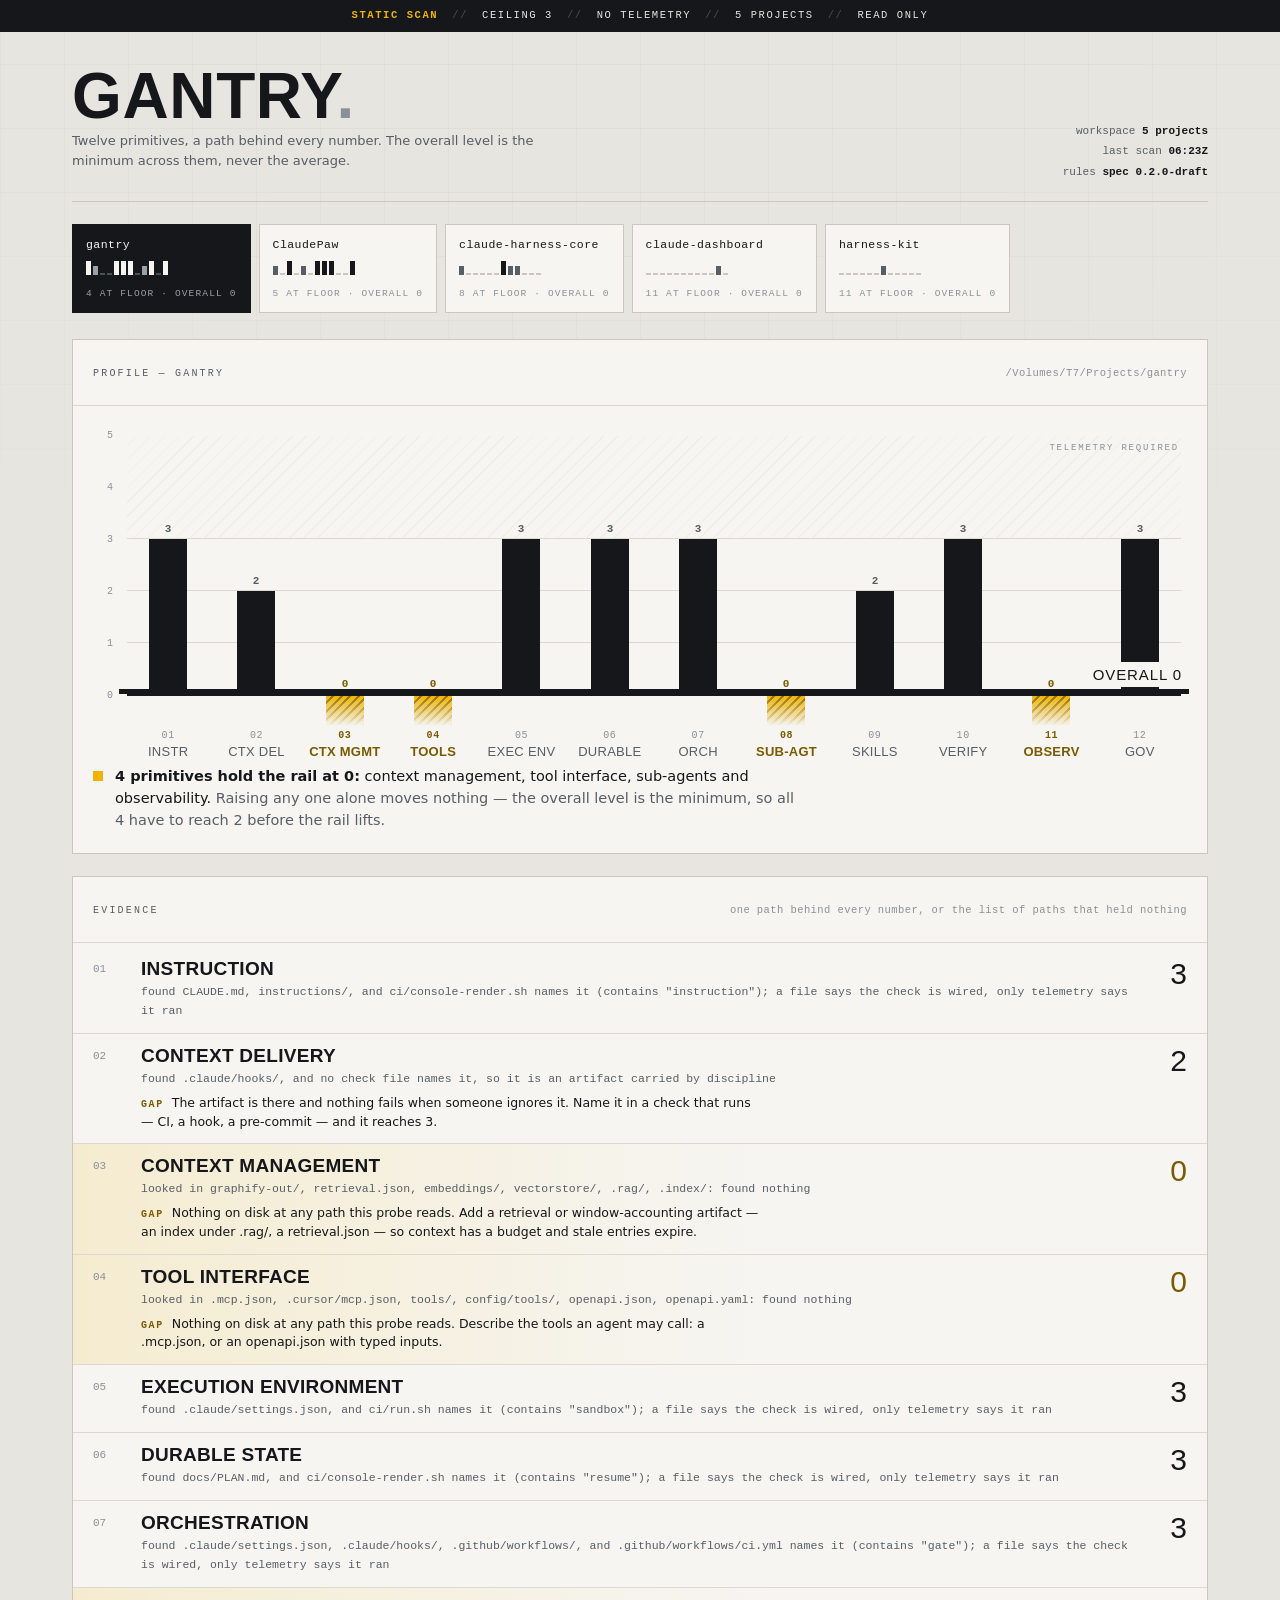
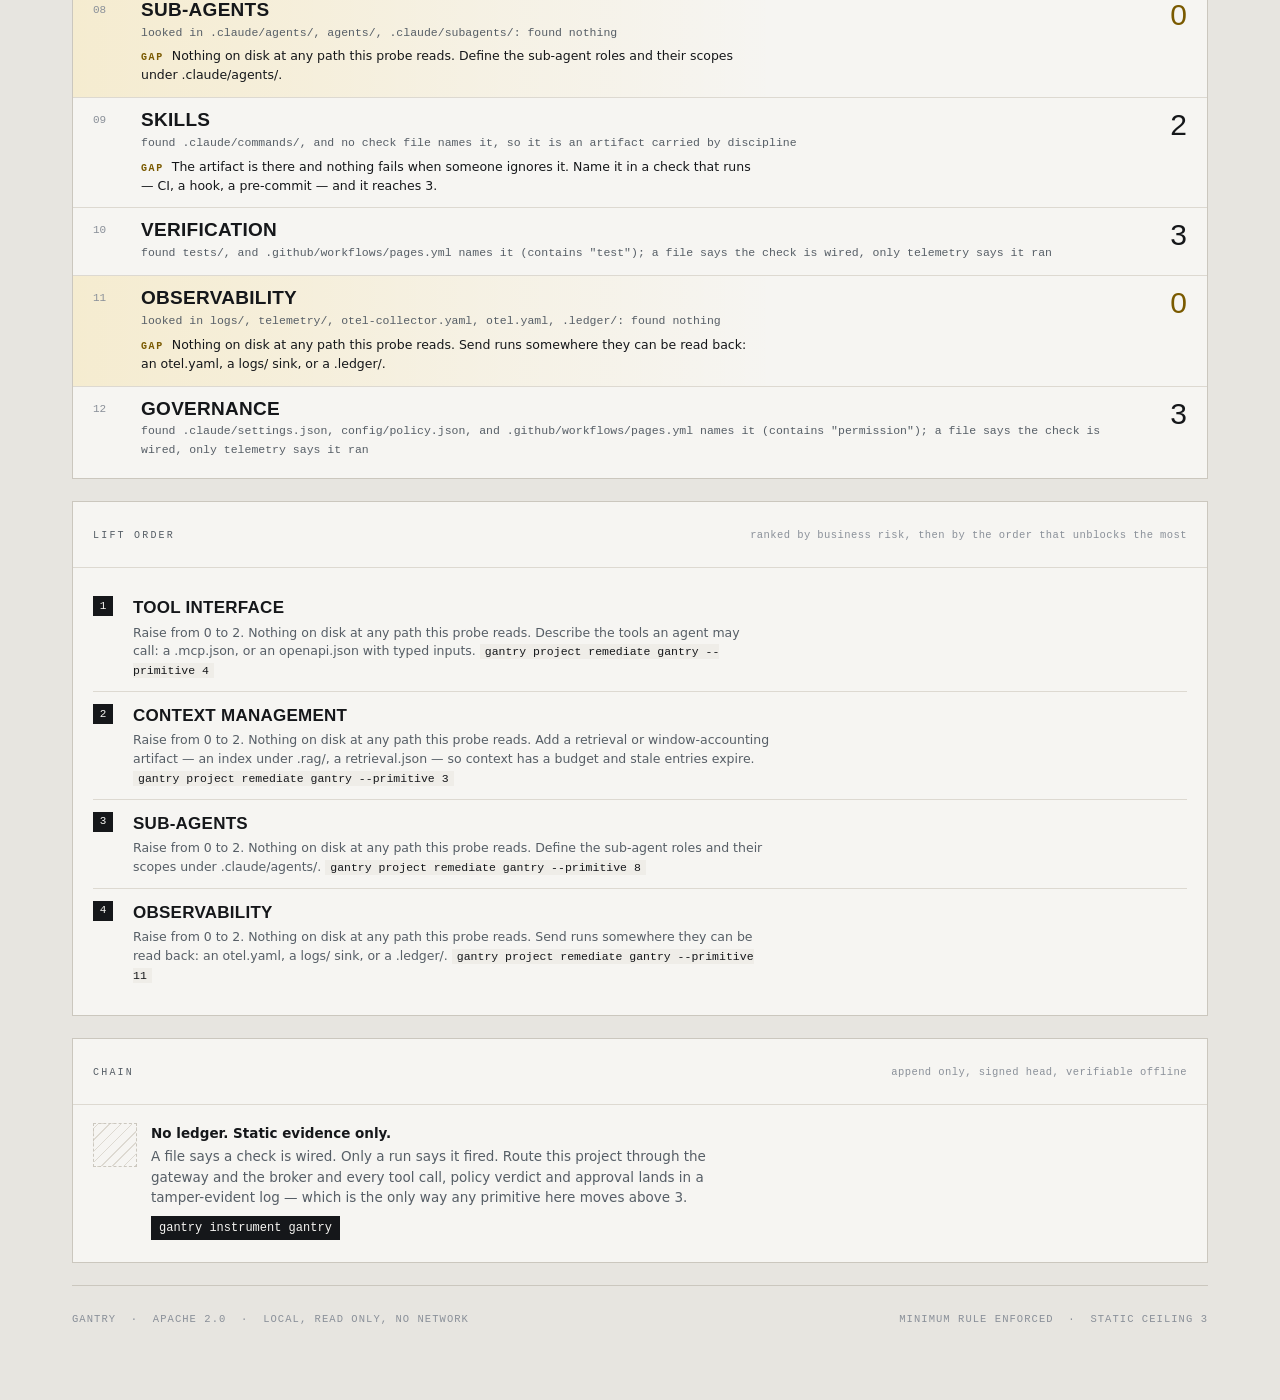
==== docs/design/console-a-loadbearing.html @ c4de90db "docs: a visual direction for the console, and a prototype on real output Three directions with token" ====
<!DOCTYPE html>
<html lang="en">
<head>
<meta charset="utf-8">
<meta name="viewport" content="width=device-width, initial-scale=1">
<title>gantry console — workspace</title>
<style>
  :root{
    --ground:#E7E5E0;
    --plate:#F6F5F2;
    --plate2:#EFEDE8;
    --ink:#15171A;
    --steel:#565E66;
    --dim:#8A9099;
    --rule:#CBC7BE;
    --rule2:#DDD9D1;
    --hazard:#F0B400;
    --hazard-ink:#7A5A00;
    --deny:#A93226;
    --ok:#2E6B4F;

    --display:"DIN Condensed","Saira Condensed","Archivo Narrow","Avenir Next Condensed",Impact,sans-serif;
    --sans:system-ui,-apple-system,"Segoe UI",Roboto,sans-serif;
    --mono:ui-monospace,"SF Mono",Menlo,"IBM Plex Mono",Consolas,monospace;

    --gut:22px;
  }

  *{box-sizing:border-box}
  html{-webkit-text-size-adjust:100%}
  body{
    margin:0;background:var(--ground);color:var(--ink);
    font-family:var(--sans);font-size:14px;line-height:1.5;
    -webkit-font-smoothing:antialiased;
  }

  /* faint technical grid, never competes with data */
  body::before{
    content:"";position:fixed;inset:0;z-index:0;pointer-events:none;
    background-image:
      linear-gradient(rgba(21,23,26,.028) 1px,transparent 1px),
      linear-gradient(90deg,rgba(21,23,26,.028) 1px,transparent 1px);
    background-size:64px 64px;
    mask-image:radial-gradient(ellipse 120% 90% at 50% 0%,#000 30%,transparent 82%);
    -webkit-mask-image:radial-gradient(ellipse 120% 90% at 50% 0%,#000 30%,transparent 82%);
  }

  .wrap{position:relative;z-index:1;max-width:1180px;margin:0 auto;padding:0 var(--gut) 72px}

  /* ---------- provenance bar : what evidence backs the numbers below ---------- */
  .prov{
    position:sticky;top:0;z-index:40;
    display:flex;flex-wrap:wrap;align-items:center;justify-content:center;gap:0 14px;
    background:var(--ink);color:var(--ground);
    font-family:var(--mono);font-size:10.5px;letter-spacing:.15em;text-transform:uppercase;
    padding:8px 16px;
  }
  .prov b{color:var(--hazard);font-weight:600}
  .prov .sep{color:#4A4E55}

  /* ---------- masthead ---------- */
  .mast{
    display:flex;align-items:flex-end;justify-content:space-between;gap:28px;flex-wrap:wrap;
    padding:38px 0 18px;border-bottom:1px solid var(--rule);
  }
  .mark{
    font-family:var(--display);font-size:64px;line-height:.82;letter-spacing:.01em;
    text-transform:uppercase;font-weight:700;margin:0;
  }
  .mark span{color:var(--dim)}
  .tag{color:var(--steel);font-size:13px;margin-top:9px;max-width:56ch}
  .meta{text-align:right;font-family:var(--mono);font-size:11px;color:var(--steel);line-height:1.9}
  .meta b{color:var(--ink);font-weight:600}

  /* ---------- eyebrow, used everywhere a section starts ---------- */
  .eyebrow{
    font-family:var(--mono);font-size:10px;letter-spacing:.22em;text-transform:uppercase;
    color:var(--steel);margin:0 0 14px;
  }

  /* ---------- project index ---------- */
  .index{display:flex;gap:8px;flex-wrap:wrap;padding:22px 0 26px}
  .chip{
    appearance:none;cursor:pointer;text-align:left;
    background:var(--plate);border:1px solid var(--rule);border-radius:0;
    padding:11px 13px 10px;font:inherit;color:var(--ink);
    transition:border-color .16s,background .16s,transform .16s;
  }
  .chip:hover{border-color:var(--steel);transform:translateY(-1px)}
  .chip:focus-visible{outline:2px solid var(--ink);outline-offset:2px}
  .chip[aria-pressed="true"]{background:var(--ink);color:var(--plate);border-color:var(--ink)}
  .chip[aria-pressed="true"] .chip-sub{color:#9AA0A8}
  .chip-name{font-family:var(--mono);font-size:11.5px;letter-spacing:.04em;display:block}
  /* a 12-tick profile. Height is the level. Hazard is reserved for the focused chart,
     so yellow keeps meaning one thing on this page; the count below carries the floor. */
  .chip-ticks{display:flex;align-items:flex-end;gap:2px;height:14px;margin:8px 0 6px}
  .chip-ticks i{display:block;width:5px;height:2px;background:var(--rule);border-radius:0}
  .chip-ticks i[data-v="2"]{height:9px;background:var(--steel)}
  .chip-ticks i[data-v="3"]{height:14px;background:var(--ink)}
  .chip[aria-pressed="true"] .chip-ticks i{background:#4A4E55}
  .chip[aria-pressed="true"] .chip-ticks i[data-v="2"]{background:#9AA0A8}
  .chip[aria-pressed="true"] .chip-ticks i[data-v="3"]{background:var(--plate)}
  .chip-sub{font-family:var(--mono);font-size:9.5px;letter-spacing:.12em;text-transform:uppercase;color:var(--dim)}

  /* ---------- panels ---------- */
  .panel{background:var(--plate);border:1px solid var(--rule);margin-bottom:var(--gut);position:relative}
  .panel-hd{
    display:flex;align-items:baseline;justify-content:space-between;gap:16px;flex-wrap:wrap;
    padding:15px 20px 13px;border-bottom:1px solid var(--rule2);
  }
  .panel-hd .eyebrow{margin:0}
  .panel-note{font-family:var(--mono);font-size:10.5px;color:var(--dim);letter-spacing:.04em}

  /* ---------- the rail chart : the signature ---------- */
  .chartwrap{padding:30px 26px 0;display:flex;gap:14px}
  .yaxis{
    position:relative;width:14px;flex:0 0 14px;height:260px;
    font-family:var(--mono);font-size:10px;color:var(--dim);
  }
  .yaxis span{position:absolute;right:0;transform:translateY(50%);line-height:1}
  .chart{position:relative;flex:1;height:260px;border-bottom:2px solid var(--ink)}

  .gridline{position:absolute;left:0;right:0;height:1px;background:var(--rule2)}

  /* the band a static read cannot enter. Stated in prose at src/scan.rs:710; drawn here. */
  .ceiling{
    position:absolute;left:0;right:0;bottom:60%;top:0;
    background:repeating-linear-gradient(-45deg,
      rgba(21,23,26,.03) 0 1px, transparent 1px 10px);
    border-bottom:1px dashed var(--rule);
  }
  .ceiling b{
    position:absolute;right:2px;top:6px;
    font-family:var(--mono);font-size:9px;letter-spacing:.2em;text-transform:uppercase;
    color:var(--dim);font-weight:400;
  }

  /* 12 columns, shared by the bars, the anchor gutter and the axis */
  .track{display:grid;grid-template-columns:repeat(12,1fr);gap:6px}

  .cols{position:absolute;inset:0;align-items:end}
  .col{position:relative;height:100%;display:flex;flex-direction:column;justify-content:flex-end}
  .bar{
    width:min(100%,38px);margin:0 auto;background:var(--ink);
    height:calc(var(--v) / 5 * 100%);
    transform-origin:50% 100%;position:relative;
  }
  .bar b{
    position:absolute;left:-20px;right:-20px;top:-18px;text-align:center;
    font-family:var(--mono);font-size:11px;color:var(--steel);font-weight:600;
  }
  /* a floor primitive is load-bearing. Above zero it draws hazard; at zero there is no
     bar to draw at all, and the anchor gutter below the line carries it instead. */
  .col[data-floor="1"] .bar{background:var(--hazard)}
  .col[data-floor="1"] .bar::after{
    content:"";position:absolute;inset:0;
    background:repeating-linear-gradient(-45deg,rgba(21,23,26,.42) 0 2px,transparent 2px 6px);
  }
  .col[data-floor="1"] .bar b{color:var(--hazard-ink)}

  /* the rail rests on the shortest bar. That is the overall level. */
  .rail{
    position:absolute;left:-8px;right:-8px;height:5px;background:var(--ink);
    bottom:calc(var(--min) / 5 * 100%);z-index:3;
  }
  .rail::after{
    content:attr(data-label);position:absolute;right:0;bottom:7px;z-index:4;
    background:var(--plate);padding:2px 7px 1px;
    font-family:var(--display);font-size:15px;letter-spacing:.06em;text-transform:uppercase;color:var(--ink);
  }

  /* ---------- anchor gutter : what is holding the rail down ---------- */
  .gutter{
    margin:0 26px;padding-left:28px;
  }
  .gutter .track{height:30px;align-items:start}
  .anchor{height:100%;position:relative}
  .anchor[data-floor="1"]::before{
    content:"";position:absolute;left:50%;transform:translateX(-50%);top:0;
    width:min(100%,38px);height:100%;
    background:var(--hazard);
    -webkit-mask-image:linear-gradient(#000,transparent);
    mask-image:linear-gradient(#000,transparent);
  }
  .anchor[data-floor="1"]::after{
    content:"";position:absolute;left:50%;transform:translateX(-50%);top:0;
    width:min(100%,38px);height:100%;
    background:repeating-linear-gradient(-45deg,rgba(21,23,26,.42) 0 2px,transparent 2px 6px);
    -webkit-mask-image:linear-gradient(#000,transparent);
    mask-image:linear-gradient(#000,transparent);
  }

  .xaxis{margin:2px 26px 0;padding-left:28px}
  .xaxis span{display:block;text-align:center}
  .xaxis .n{
    font-family:var(--mono);font-size:10px;color:var(--dim);letter-spacing:.06em;
  }
  .xaxis .nm{
    font-family:var(--display);font-size:13px;color:var(--steel);
    text-transform:uppercase;letter-spacing:.02em;line-height:1.15;margin-top:2px;
  }
  .xaxis span[data-floor="1"] .n,.xaxis span[data-floor="1"] .nm{color:var(--hazard-ink);font-weight:700}

  .verdict{
    padding:0 20px 22px;margin-top:6px;
    display:flex;gap:12px;align-items:flex-start;
  }
  .verdict i{display:block;flex:0 0 10px;height:10px;background:var(--hazard);margin-top:5px}
  .verdict p{margin:0;font-size:14.5px;color:var(--ink);max-width:74ch}
  .verdict p b{font-weight:600}
  .verdict em{font-style:normal;color:var(--steel)}

  /* ---------- twelve rows ---------- */
  .rows{padding:4px 0 6px}
  .row{
    display:grid;grid-template-columns:34px 1fr 30px;gap:14px;align-items:start;
    padding:12px 20px;border-bottom:1px solid var(--rule2);
  }
  .row:last-child{border-bottom:0}
  .row-n{font-family:var(--mono);font-size:11px;color:var(--dim);padding-top:2px}
  .row-name{
    font-family:var(--display);font-size:19px;text-transform:uppercase;letter-spacing:.015em;
    line-height:1.1;margin:0 0 3px;
  }
  .row-ev{font-family:var(--mono);font-size:11.5px;color:var(--steel);line-height:1.65;margin:0;word-break:break-word}
  .row-gap{font-size:12.5px;color:var(--ink);margin:5px 0 0;max-width:78ch}
  .row-gap b{font-family:var(--mono);font-size:10px;letter-spacing:.16em;text-transform:uppercase;color:var(--hazard-ink);font-weight:600;margin-right:8px}
  .row-v{
    font-family:var(--display);font-size:30px;line-height:1;text-align:right;color:var(--ink);
  }
  .row[data-floor="1"]{background:linear-gradient(90deg,rgba(240,180,0,.14),transparent 62%)}
  .row[data-floor="1"] .row-v{color:var(--hazard-ink)}

  /* ---------- lift order ---------- */
  .lift{padding:16px 20px 20px}
  .lift ol{margin:0;padding:0;list-style:none;counter-reset:lift}
  .lift li{
    counter-increment:lift;display:grid;grid-template-columns:26px 1fr;gap:14px;
    padding:11px 0;border-bottom:1px solid var(--rule2);
  }
  .lift li:last-child{border-bottom:0}
  .lift li::before{
    content:counter(lift);font-family:var(--mono);font-size:11px;color:var(--plate);
    background:var(--ink);width:20px;height:20px;display:grid;place-items:center;margin-top:1px;
  }
  .lift h4{margin:0 0 3px;font-family:var(--display);font-size:17px;text-transform:uppercase;letter-spacing:.015em}
  .lift p{margin:0;font-size:12.5px;color:var(--steel);max-width:80ch}
  .lift code{font-family:var(--mono);font-size:11.5px;background:var(--plate2);padding:1px 5px;color:var(--ink)}

  /* ---------- chain : empty until instrumented ---------- */
  .chain{padding:18px 20px 22px}
  .chain-empty{display:flex;gap:14px;align-items:flex-start}
  .chain-empty i{
    display:block;flex:0 0 44px;height:44px;border:1px dashed var(--rule);
    background:repeating-linear-gradient(-45deg,var(--rule2) 0 1px,transparent 1px 8px);
  }
  .chain-empty p{margin:0;font-size:13.5px;color:var(--steel);max-width:70ch}
  .chain-empty p b{color:var(--ink);font-weight:600;display:block;margin-bottom:3px}
  .chain-empty code{
    font-family:var(--mono);font-size:12px;background:var(--ink);color:var(--plate);
    padding:3px 8px;display:inline-block;margin-top:9px;
  }

  /* non-agentic signal */
  .nonagentic{
    display:none;margin:0 20px 18px;padding:12px 14px;
    border-left:3px solid var(--steel);background:var(--plate2);
    font-size:13px;color:var(--steel);
  }
  .nonagentic b{color:var(--ink)}
  .panel[data-nonagentic="1"] .nonagentic{display:block}

  footer{
    display:flex;justify-content:space-between;gap:18px;flex-wrap:wrap;
    padding:26px 0 0;border-top:1px solid var(--rule);
    font-family:var(--mono);font-size:10.5px;letter-spacing:.1em;text-transform:uppercase;color:var(--dim);
  }

  /* ---------- staged assembly. Pure CSS, so the frame paints with scripting off. ---------- */
  @keyframes rise{from{opacity:0;transform:translateY(16px)}to{opacity:1;transform:none}}
  @keyframes grow{from{transform:scaleY(0)}to{transform:none}}
  @keyframes settle{
    from{opacity:0;transform:translateY(-190px)}
    72%{opacity:1;transform:translateY(4px)}
    100%{opacity:1;transform:none}
  }
  @keyframes hairline{0%{width:0;opacity:1}70%{width:100%;opacity:1}100%{width:100%;opacity:0}}

  .mast  {animation:rise .9s .05s cubic-bezier(.16,.8,.28,1) both}
  .index {animation:rise .9s .30s cubic-bezier(.16,.8,.28,1) both}
  .panel {animation:rise .9s cubic-bezier(.16,.8,.28,1) both}
  .panel:nth-of-type(1){animation-delay:.46s}
  .panel:nth-of-type(2){animation-delay:.60s}
  .panel:nth-of-type(3){animation-delay:.70s}
  .panel:nth-of-type(4){animation-delay:.78s}
  footer {animation:rise .9s .88s cubic-bezier(.16,.8,.28,1) both}

  .panel::before{
    content:"";position:absolute;left:0;top:-1px;height:1px;width:0;background:var(--ink);
    animation:hairline 1s cubic-bezier(.2,.8,.2,1) both;animation-delay:inherit;
  }

  /* bars grow, then the rail drops and comes to rest on the shortest one */
  .bar{animation:grow .5s cubic-bezier(.2,.8,.2,1) both}
  .col:nth-child(1) .bar{animation-delay:.80s}
  .col:nth-child(2) .bar{animation-delay:.84s}
  .col:nth-child(3) .bar{animation-delay:.88s}
  .col:nth-child(4) .bar{animation-delay:.92s}
  .col:nth-child(5) .bar{animation-delay:.96s}
  .col:nth-child(6) .bar{animation-delay:1.00s}
  .col:nth-child(7) .bar{animation-delay:1.04s}
  .col:nth-child(8) .bar{animation-delay:1.08s}
  .col:nth-child(9) .bar{animation-delay:1.12s}
  .col:nth-child(10).bar,.col:nth-child(10) .bar{animation-delay:1.16s}
  .col:nth-child(11) .bar{animation-delay:1.20s}
  .col:nth-child(12) .bar{animation-delay:1.24s}
  .rail{animation:settle 1.05s 1.34s cubic-bezier(.3,1.3,.5,1) both}

  @media (prefers-reduced-motion:reduce){
    *,*::before,*::after{animation:none!important;transition:none!important}
    .panel::before{width:100%;opacity:0}
  }

  @media (max-width:860px){
    .mark{font-size:46px}
    .meta{text-align:left}
    .chartwrap{padding-left:12px;padding-right:12px}
    .xaxis span{font-size:12px}
    .row{grid-template-columns:28px 1fr 26px;gap:10px;padding:12px}
    .row-v{font-size:24px}
  }
  @media (max-width:640px){
    .index{display:grid;grid-template-columns:1fr}
    .chartwrap{padding:24px 12px 0}
    .gutter,.xaxis{margin-left:12px;margin-right:12px;padding-left:22px}
    .track{gap:3px}
    .xaxis .nm{display:none}
    .xaxis .n{font-size:9px}
    .yaxis{width:12px;flex-basis:12px}
    .rail::after{font-size:12px}
  }
</style>
</head>
<body>

<div class="prov" id="prov">
  <span><b>Static scan</b></span><span class="sep">//</span>
  <span>Ceiling 3</span><span class="sep">//</span>
  <span id="provTel">No telemetry</span><span class="sep">//</span>
  <span id="provN">5 projects</span><span class="sep">//</span>
  <span>Read only</span>
</div>

<div class="wrap">

  <header class="mast">
    <div>
      <h1 class="mark">Gantry<span>.</span></h1>
      <p class="tag">Twelve primitives, a path behind every number. The overall level is the
        minimum across them, never the average.</p>
    </div>
    <div class="meta">
      <div>workspace <b id="mCount">5 projects</b></div>
      <div>last scan <b id="mScan">14:22Z</b></div>
      <div>rules <b>spec 0.2.0-draft</b></div>
    </div>
  </header>

  <nav class="index" id="index" aria-label="Projects"></nav>

  <!-- ============ the rail chart ============ -->
  <section class="panel" id="chartPanel">
    <div class="panel-hd">
      <p class="eyebrow" id="chartTitle">Profile — gantry</p>
      <p class="panel-note" id="chartNote">/Volumes/T7/Projects/gantry</p>
    </div>

    <div class="nonagentic" id="nonagentic"></div>

    <div class="chartwrap">
      <div class="yaxis" id="yaxis"></div>
      <div class="chart" id="chart">
        <div class="ceiling"><b>Telemetry required</b></div>
        <div class="gridline" style="bottom:20%"></div>
        <div class="gridline" style="bottom:40%"></div>
        <div class="gridline" style="bottom:60%"></div>
        <div class="cols track" id="cols"></div>
        <div class="rail" id="rail" data-label="Overall 0"></div>
      </div>
    </div>
    <div class="gutter"><div class="track" id="gutter"></div></div>
    <div class="xaxis"><div class="track" id="xaxis"></div></div>

    <div class="verdict">
      <i></i>
      <p id="verdict"></p>
    </div>
  </section>

  <!-- ============ twelve rows ============ -->
  <section class="panel">
    <div class="panel-hd">
      <p class="eyebrow">Evidence</p>
      <p class="panel-note">one path behind every number, or the list of paths that held nothing</p>
    </div>
    <div class="rows" id="rows"></div>
  </section>

  <!-- ============ lift order ============ -->
  <section class="panel">
    <div class="panel-hd">
      <p class="eyebrow">Lift order</p>
      <p class="panel-note">ranked by business risk, then by the order that unblocks the most</p>
    </div>
    <div class="lift"><ol id="lift"></ol></div>
  </section>

  <!-- ============ chain ============ -->
  <section class="panel">
    <div class="panel-hd">
      <p class="eyebrow">Chain</p>
      <p class="panel-note">append only, signed head, verifiable offline</p>
    </div>
    <div class="chain">
      <div class="chain-empty">
        <i></i>
        <p>
          <b>No ledger. Static evidence only.</b>
          A file says a check is wired. Only a run says it fired. Route this project through
          the gateway and the broker and every tool call, policy verdict and approval lands in
          a tamper-evident log — which is the only way any primitive here moves above 3.
          <code>gantry instrument gantry</code>
        </p>
      </div>
    </div>
  </section>

  <footer>
    <span>Gantry &nbsp;·&nbsp; Apache 2.0 &nbsp;·&nbsp; local, read only, no network</span>
    <span>Minimum rule enforced &nbsp;·&nbsp; static ceiling 3</span>
  </footer>
</div>

<script>
(function(){
  "use strict";

  var NAMES = ["Instruction","Context delivery","Context management","Tool interface",
    "Execution environment","Durable state","Orchestration","Sub-agents","Skills",
    "Verification","Observability","Governance"];
  var SHORT = ["Instr","Ctx del","Ctx mgmt","Tools","Exec env","Durable","Orch",
    "Sub-agt","Skills","Verify","Observ","Gov"];

  // A static read resolves three states only: 0, 2 and 3. It awards no 1, because habits
  // leave no file. So the next reachable level from the floor is 2, not floor+1.
  function nextLevel(floor){ return floor === 0 ? 2 : floor + 1; }

  function andList(a){
    if(a.length === 1) return a[0];
    return a.slice(0, -1).join(", ") + " and " + a[a.length - 1];
  }

  // Real output of `gantry scan` against these five repositories, 2026-08-11.
  var LOOKED = {
    3:"looked in graphify-out/, retrieval.json, embeddings/, vectorstore/, .rag/, .index/: found nothing",
    4:"looked in .mcp.json, .cursor/mcp.json, tools/, config/tools/, openapi.json, openapi.yaml: found nothing",
    8:"looked in .claude/agents/, agents/, .claude/subagents/: found nothing",
    11:"looked in logs/, telemetry/, otel-collector.yaml, otel.yaml, .ledger/: found nothing",
    1:"looked in CLAUDE.md, AGENTS.md, .cursorrules, .cursor/rules/, .github/copilot-instructions.md, instructions/: found nothing",
    2:"looked in .claude/hooks/, .mcp.json, .cursor/mcp.json: found nothing",
    5:"looked in Dockerfile, docker-compose.yml, .devcontainer/, sandbox/, .claude/settings.json: found nothing",
    6:"looked in PLAN.md, docs/PLAN.md, TODO.md, checkpoints/, state/, .claude/state/: found nothing",
    7:"looked in .claude/settings.json, .claude/hooks/, .github/workflows/: found nothing",
    9:"looked in .claude/skills/, .claude/commands/, skills/, runbooks/, playbooks/: found nothing",
    10:"looked in tests/, test/, spec/, __tests__/, src/test/: found nothing",
    12:"looked in .claude/settings.json, config/policy.json, policy.json, CODEOWNERS, .github/CODEOWNERS: found nothing"
  };
  var UNENFORCED = "and no check file names it, so it is an artifact carried by discipline";
  var WIRED = "a file says the check is wired, only telemetry says it ran";

  var PROJECTS = [
    { id:"gantry", path:"/Volumes/T7/Projects/gantry",
      v:[3,2,0,0,3,3,3,0,2,3,0,3],
      ev:[
        'found CLAUDE.md, instructions/, and ci/console-render.sh names it (contains "instruction"); '+WIRED,
        "found .claude/hooks/, "+UNENFORCED,
        LOOKED[3], LOOKED[4],
        'found .claude/settings.json, and ci/run.sh names it (contains "sandbox"); '+WIRED,
        'found docs/PLAN.md, and ci/console-render.sh names it (contains "resume"); '+WIRED,
        'found .claude/settings.json, .claude/hooks/, .github/workflows/, and .github/workflows/ci.yml names it (contains "gate"); '+WIRED,
        LOOKED[8],
        "found .claude/commands/, "+UNENFORCED,
        'found tests/, and .github/workflows/pages.yml names it (contains "test"); '+WIRED,
        LOOKED[11],
        'found .claude/settings.json, config/policy.json, and .github/workflows/pages.yml names it (contains "permission"); '+WIRED
      ]},
    { id:"ClaudePaw", path:"/Volumes/T7/Projects/ClaudePaw",
      v:[2,0,3,0,2,0,3,3,3,0,0,3],
      ev:[
        "found CLAUDE.md, AGENTS.md, "+UNENFORCED,
        LOOKED[2],
        'found graphify-out/, and package.json names it (contains "compact"); '+WIRED,
        LOOKED[4],
        "found .claude/settings.json, "+UNENFORCED,
        LOOKED[6],
        'found .claude/settings.json, .github/workflows/, and .claude/settings.json names it (contains "hook"); '+WIRED,
        'found agents/, and .claude/settings.json names it (contains "agent"); '+WIRED,
        'found .claude/commands/, and package.json names it (contains "skill"); '+WIRED,
        LOOKED[10], LOOKED[11],
        'found .claude/settings.json, and .github/workflows/ci.yml names it (contains "permission"); '+WIRED
      ]},
    { id:"claude-harness-core", path:"/Volumes/T7/Projects/claude-harness-core",
      v:[2,0,0,0,0,0,3,2,2,0,0,0],
      ev:[
        "found CLAUDE.md, "+UNENFORCED,
        LOOKED[2], LOOKED[3], LOOKED[4], LOOKED[5], LOOKED[6],
        'found .github/workflows/, and .github/workflows/check.yml names it (contains "gate"); '+WIRED,
        "found agents/, "+UNENFORCED,
        "found skills/, "+UNENFORCED,
        LOOKED[10], LOOKED[11], LOOKED[12]
      ]},
    { id:"claude-dashboard", path:"/Volumes/T7/Projects/claude-dashboard",
      v:[0,0,0,0,0,0,0,0,0,0,2,0],
      ev:[LOOKED[1],LOOKED[2],LOOKED[3],LOOKED[4],LOOKED[5],LOOKED[6],LOOKED[7],LOOKED[8],
        LOOKED[9],LOOKED[10],"found logs/, "+UNENFORCED,LOOKED[12]]},
    { id:"harness-kit", path:"/Volumes/T7/Projects/harness-kit",
      v:[0,0,0,0,0,0,2,0,0,0,0,0],
      ev:[LOOKED[1],LOOKED[2],LOOKED[3],LOOKED[4],LOOKED[5],LOOKED[6],
        "found .github/workflows/, "+UNENFORCED,
        LOOKED[8],LOOKED[9],LOOKED[10],LOOKED[11],LOOKED[12]]}
  ];

  // What to create when a primitive is at 0, named from the paths that probe actually reads.
  // In the shipped console this comes from contracts.yaml so the words are the contract's own.
  var START = [
    "Write a CLAUDE.md or AGENTS.md stating the rules this repository's agents work under.",
    "Add a .mcp.json or a .claude/hooks/ entry so context arrives by mechanism, not by paste.",
    "Add a retrieval or window-accounting artifact — an index under .rag/, a retrieval.json — so context has a budget and stale entries expire.",
    "Describe the tools an agent may call: a .mcp.json, or an openapi.json with typed inputs.",
    "Declare where agent commands run: a Dockerfile, a .devcontainer/, or a sandbox setting in .claude/settings.json.",
    "Give a long task somewhere to survive a crash: a checkpoints/ or state/ directory, or a docs/PLAN.md it writes back to.",
    "Add a lifecycle gate — a .github/workflows/ job or a hook that blocks on a failing check.",
    "Define the sub-agent roles and their scopes under .claude/agents/.",
    "Capture the repeated workflows as skills under .claude/skills/ or .claude/commands/.",
    "Add tests. A tests/ directory that runs is the whole of this primitive at level 2.",
    "Send runs somewhere they can be read back: an otel.yaml, a logs/ sink, or a .ledger/.",
    "State the policy: a config/policy.json, a CODEOWNERS, or permissions in .claude/settings.json."
  ];

  // Grounded in what the probe looked for. It never invents a requirement.
  function gapFor(i, score){
    if(score === 0) return "Nothing on disk at any path this probe reads. " + START[i];
    if(score === 2) return "The artifact is there and nothing fails when someone ignores it. "
      + "Name it in a check that runs — CI, a hook, a pre-commit — and it reaches 3.";
    return "";
  }

  // spec 0.2.0-draft section 2.2. Execution environment first by severity; then the
  // ablation-derived order; anything unlisted falls after, in primitive order.
  var ORDER = [5,4,3,6,7,1];
  function liftOrder(v){
    var floor = Math.min.apply(null, v);
    var at = [];
    for(var i=0;i<12;i++) if(v[i] === floor) at.push(i+1);
    at.sort(function(a,b){
      var ia = ORDER.indexOf(a), ib = ORDER.indexOf(b);
      if(ia === -1) ia = 90 + a;
      if(ib === -1) ib = 90 + b;
      return ia - ib;
    });
    return at;
  }

  var $ = function(s){ return document.querySelector(s); };
  var current = 0;

  /* ---------- project index ---------- */
  (function buildIndex(){
    var nav = $("#index");
    PROJECTS.forEach(function(p, n){
      var floor = Math.min.apply(null, p.v);
      var b = document.createElement("button");
      b.className = "chip";
      b.type = "button";
      b.setAttribute("aria-pressed", n === 0 ? "true" : "false");
      var ticks = p.v.map(function(v){
        return '<i data-v="'+v+'"'+(v === floor ? ' data-floor="1"' : '')+'></i>';
      }).join("");
      var nAt = p.v.filter(function(v){ return v === floor; }).length;
      b.innerHTML =
        '<span class="chip-name">'+p.id+'</span>' +
        '<span class="chip-ticks">'+ticks+'</span>' +
        '<span class="chip-sub">'+nAt+' at floor · overall '+floor+'</span>';
      b.addEventListener("click", function(){ select(n); });
      nav.appendChild(b);
    });
    $("#mCount").textContent = PROJECTS.length + " projects";
    $("#provN").textContent = PROJECTS.length + " projects";
  })();

  /* ---------- y axis ---------- */
  (function buildY(){
    var y = $("#yaxis");
    for(var v = 0; v <= 5; v++){
      var s = document.createElement("span");
      s.textContent = v;
      s.style.bottom = (v / 5 * 100) + "%";
      y.appendChild(s);
    }
  })();

  function select(n){
    current = n;
    var p = PROJECTS[n];
    var floor = Math.min.apply(null, p.v);
    var atFloor = [];
    for(var i = 0; i < 12; i++) if(p.v[i] === floor) atFloor.push(i);

    document.querySelectorAll(".chip").forEach(function(c, i){
      c.setAttribute("aria-pressed", i === n ? "true" : "false");
    });

    $("#chartTitle").textContent = "Profile — " + p.id;
    $("#chartNote").textContent = p.path;

    // a repository that carries almost no agent artifact is not a failing agent platform.
    // Say how many probes actually came back empty rather than rounding it to "none".
    var zeros = p.v.filter(function(v){ return v === 0; }).length;
    var nonAgentic = zeros >= 10;
    $("#chartPanel").setAttribute("data-nonagentic", nonAgentic ? "1" : "0");
    if(nonAgentic){
      var WORD = {10:"Ten",11:"Eleven",12:"All twelve"};
      $("#nonagentic").innerHTML =
        '<b>Little or no agentic surface.</b> ' + WORD[zeros] + ' of the twelve probes found '
        + 'nothing on disk. That is what a repository which does not run agents looks like, not a '
        + 'failing one. Confirm the project is meant to be agentic before reading anything into '
        + 'the floor — a score measures nothing until there is something to measure.';
    }

    // columns, anchor gutter and axis all ride the same 12-track grid
    var cols = $("#cols"), gutter = $("#gutter"), xaxis = $("#xaxis");
    cols.innerHTML = ""; gutter.innerHTML = ""; xaxis.innerHTML = "";
    p.v.forEach(function(v, i){
      var isFloor = v === floor;
      var f = isFloor ? "1" : "0";

      var col = document.createElement("div");
      col.className = "col";
      col.setAttribute("data-floor", f);
      col.innerHTML = '<div class="bar" style="--v:'+v+'"><b>'+v+'</b></div>';
      cols.appendChild(col);

      var a = document.createElement("div");
      a.className = "anchor";
      a.setAttribute("data-floor", f);
      gutter.appendChild(a);

      var x = document.createElement("span");
      x.setAttribute("data-floor", f);
      x.innerHTML = '<span class="n">'+String(i+1).padStart(2,"0")+'</span>' +
                    '<span class="nm">'+SHORT[i]+'</span>';
      x.title = NAMES[i];
      xaxis.appendChild(x);
    });

    var rail = $("#rail");
    rail.style.setProperty("--min", floor);
    rail.setAttribute("data-label", "Overall " + floor);

    // verdict
    var listed = andList(atFloor.map(function(i){ return NAMES[i].toLowerCase(); }));
    var next = nextLevel(floor);
    $("#verdict").innerHTML = nonAgentic
      ? '<b>' + zeros + ' of twelve probes came back empty.</b> <em>The floor here is mostly the '
        + 'absence of a subject, not a judgement of one. Nothing needs lifting until the project '
        + 'runs agents.</em>'
      : '<b>' + atFloor.length + (atFloor.length === 1 ? ' primitive holds' : ' primitives hold')
        + ' the rail at ' + floor + ':</b> ' + listed + '. '
        + '<em>Raising any one alone moves nothing — the overall level is the minimum, so all '
        + atFloor.length + ' have to reach ' + next + ' before the rail lifts.</em>';

    // twelve rows
    var rows = $("#rows");
    rows.innerHTML = "";
    p.v.forEach(function(v, i){
      var isFloor = v === floor;
      var gap = gapFor(i, v);
      var r = document.createElement("div");
      r.className = "row";
      r.setAttribute("data-floor", isFloor ? "1" : "0");
      r.innerHTML =
        '<div class="row-n">'+String(i+1).padStart(2,"0")+'</div>' +
        '<div>' +
          '<h3 class="row-name">'+NAMES[i]+'</h3>' +
          '<p class="row-ev">'+p.ev[i]+'</p>' +
          (gap ? '<p class="row-gap"><b>Gap</b>'+gap+'</p>' : '') +
        '</div>' +
        '<div class="row-v">'+v+'</div>';
      rows.appendChild(r);
    });

    // lift order
    var lift = $("#lift");
    lift.innerHTML = "";
    liftOrder(p.v).forEach(function(pn){
      var i = pn - 1;
      var li = document.createElement("li");
      li.innerHTML =
        '<div>' +
          '<h4>'+NAMES[i]+'</h4>' +
          '<p>Raise from '+p.v[i]+' to '+nextLevel(floor)+'. '+gapFor(i, p.v[i])+
          ' <code>gantry project remediate '+p.id+' --primitive '+pn+'</code></p>' +
        '</div>';
      lift.appendChild(li);
    });
  }

  select(0);

  $("#mScan").textContent = (function(){
    var d = new Date();
    return String(d.getUTCHours()).padStart(2,"0") + ":" +
           String(d.getUTCMinutes()).padStart(2,"0") + "Z";
  })();
})();
</script>
</body>
</html>
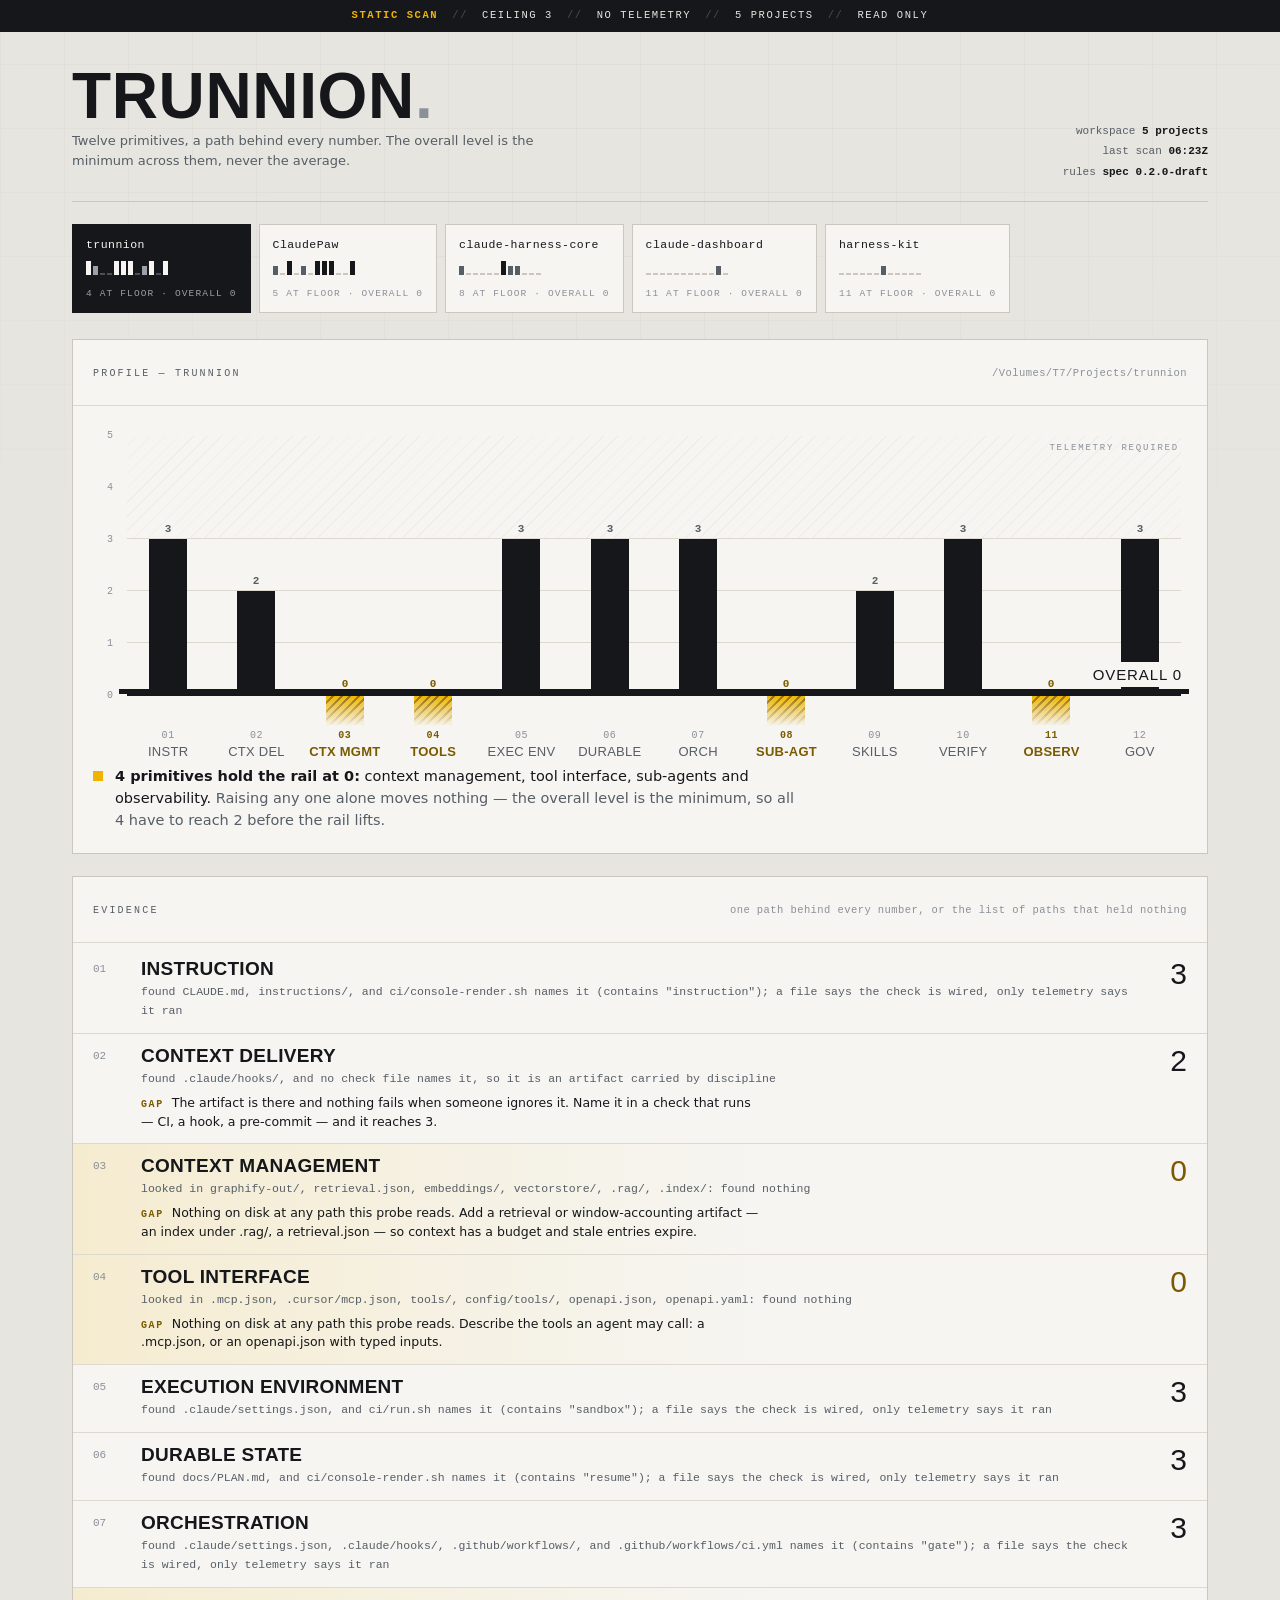
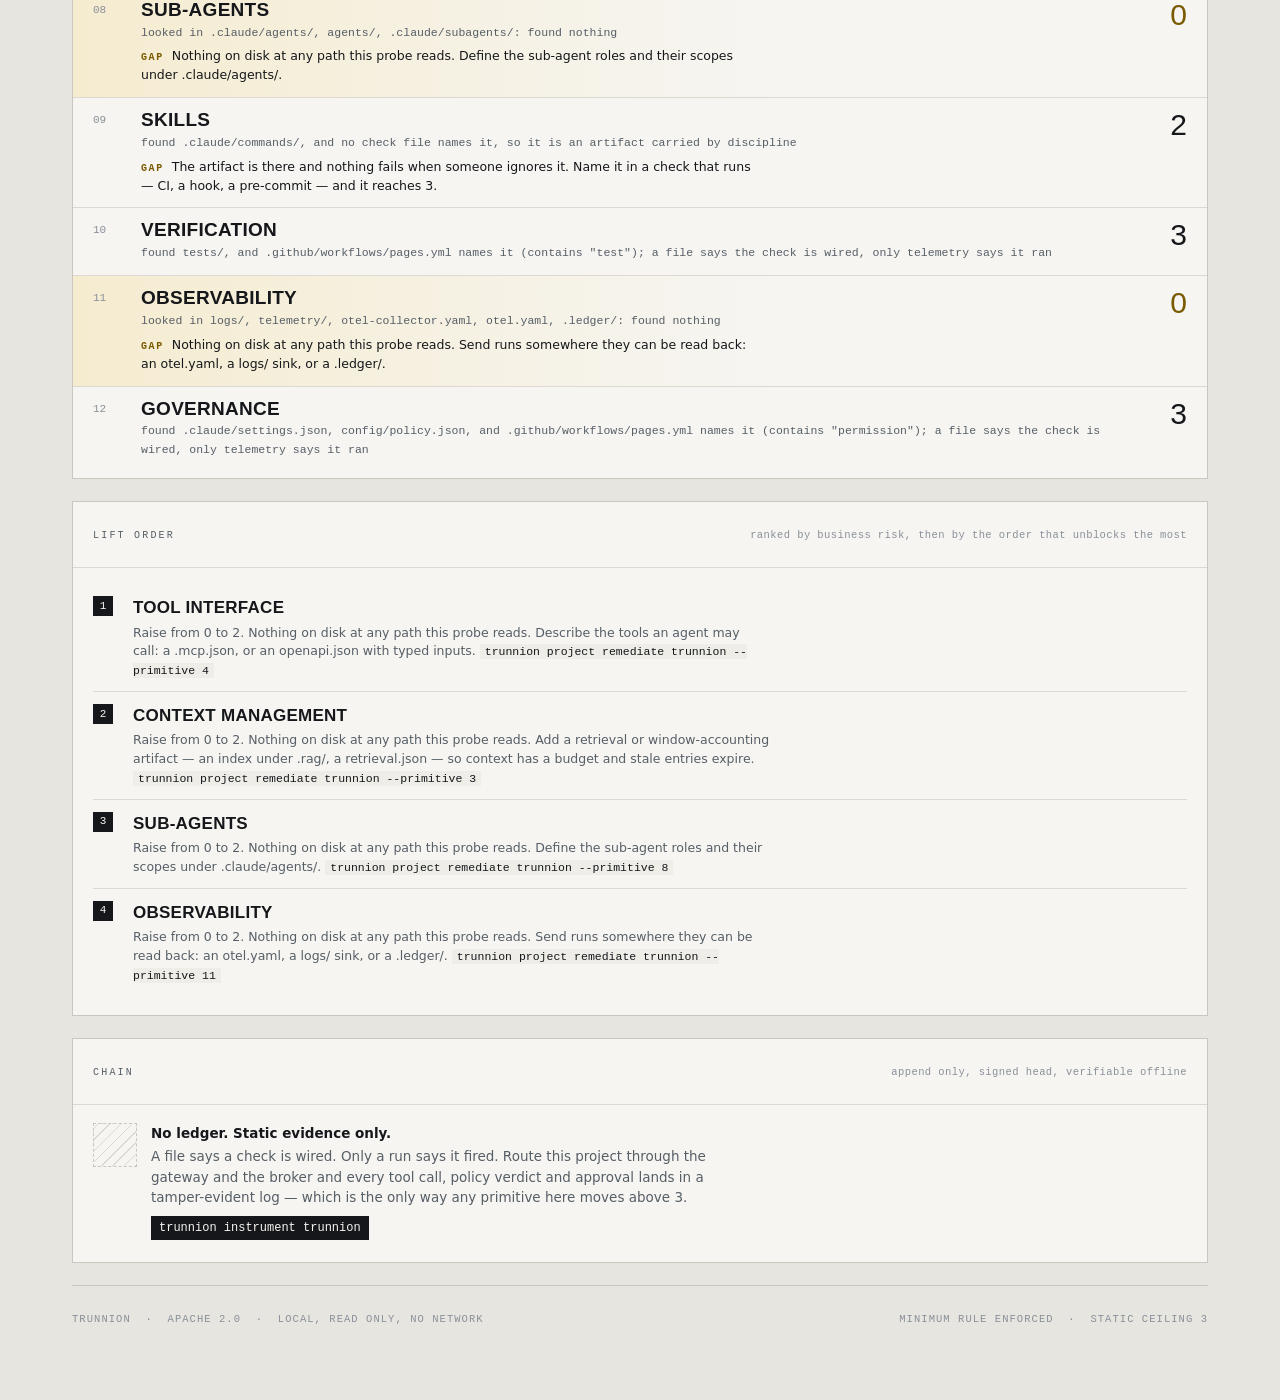
==== commit 3e15363e: "Rename the project from gantry to trunnion The name collided three ways. An established Joomla templ" ====
--- a/docs/design/console-a-loadbearing.html
+++ b/docs/design/console-a-loadbearing.html
@@ -3,7 +3,7 @@
 <head>
 <meta charset="utf-8">
 <meta name="viewport" content="width=device-width, initial-scale=1">
-<title>gantry console — workspace</title>
+<title>trunnion console — workspace</title>
 <style>
   :root{
     --ground:#E7E5E0;
@@ -355,7 +355,7 @@
 
   <header class="mast">
     <div>
-      <h1 class="mark">Gantry<span>.</span></h1>
+      <h1 class="mark">Trunnion<span>.</span></h1>
       <p class="tag">Twelve primitives, a path behind every number. The overall level is the
         minimum across them, never the average.</p>
     </div>
@@ -371,8 +371,8 @@
   <!-- ============ the rail chart ============ -->
   <section class="panel" id="chartPanel">
     <div class="panel-hd">
-      <p class="eyebrow" id="chartTitle">Profile — gantry</p>
-      <p class="panel-note" id="chartNote">/Volumes/T7/Projects/gantry</p>
+      <p class="eyebrow" id="chartTitle">Profile — trunnion</p>
+      <p class="panel-note" id="chartNote">/Volumes/T7/Projects/trunnion</p>
     </div>
 
     <div class="nonagentic" id="nonagentic"></div>
@@ -429,14 +429,14 @@
           A file says a check is wired. Only a run says it fired. Route this project through
           the gateway and the broker and every tool call, policy verdict and approval lands in
           a tamper-evident log — which is the only way any primitive here moves above 3.
-          <code>gantry instrument gantry</code>
+          <code>trunnion instrument trunnion</code>
         </p>
       </div>
     </div>
   </section>
 
   <footer>
-    <span>Gantry &nbsp;·&nbsp; Apache 2.0 &nbsp;·&nbsp; local, read only, no network</span>
+    <span>Trunnion &nbsp;·&nbsp; Apache 2.0 &nbsp;·&nbsp; local, read only, no network</span>
     <span>Minimum rule enforced &nbsp;·&nbsp; static ceiling 3</span>
   </footer>
 </div>
@@ -460,7 +460,7 @@
     return a.slice(0, -1).join(", ") + " and " + a[a.length - 1];
   }
 
-  // Real output of `gantry scan` against these five repositories, 2026-08-11.
+  // Real output of `trunnion scan` against these five repositories, 2026-08-11.
   var LOOKED = {
     3:"looked in graphify-out/, retrieval.json, embeddings/, vectorstore/, .rag/, .index/: found nothing",
     4:"looked in .mcp.json, .cursor/mcp.json, tools/, config/tools/, openapi.json, openapi.yaml: found nothing",
@@ -479,7 +479,7 @@
   var WIRED = "a file says the check is wired, only telemetry says it ran";
 
   var PROJECTS = [
-    { id:"gantry", path:"/Volumes/T7/Projects/gantry",
+    { id:"trunnion", path:"/Volumes/T7/Projects/trunnion",
       v:[3,2,0,0,3,3,3,0,2,3,0,3],
       ev:[
         'found CLAUDE.md, instructions/, and ci/console-render.sh names it (contains "instruction"); '+WIRED,
@@ -709,7 +709,7 @@
         '<div>' +
           '<h4>'+NAMES[i]+'</h4>' +
           '<p>Raise from '+p.v[i]+' to '+nextLevel(floor)+'. '+gapFor(i, p.v[i])+
-          ' <code>gantry project remediate '+p.id+' --primitive '+pn+'</code></p>' +
+          ' <code>trunnion project remediate '+p.id+' --primitive '+pn+'</code></p>' +
         '</div>';
       lift.appendChild(li);
     });
